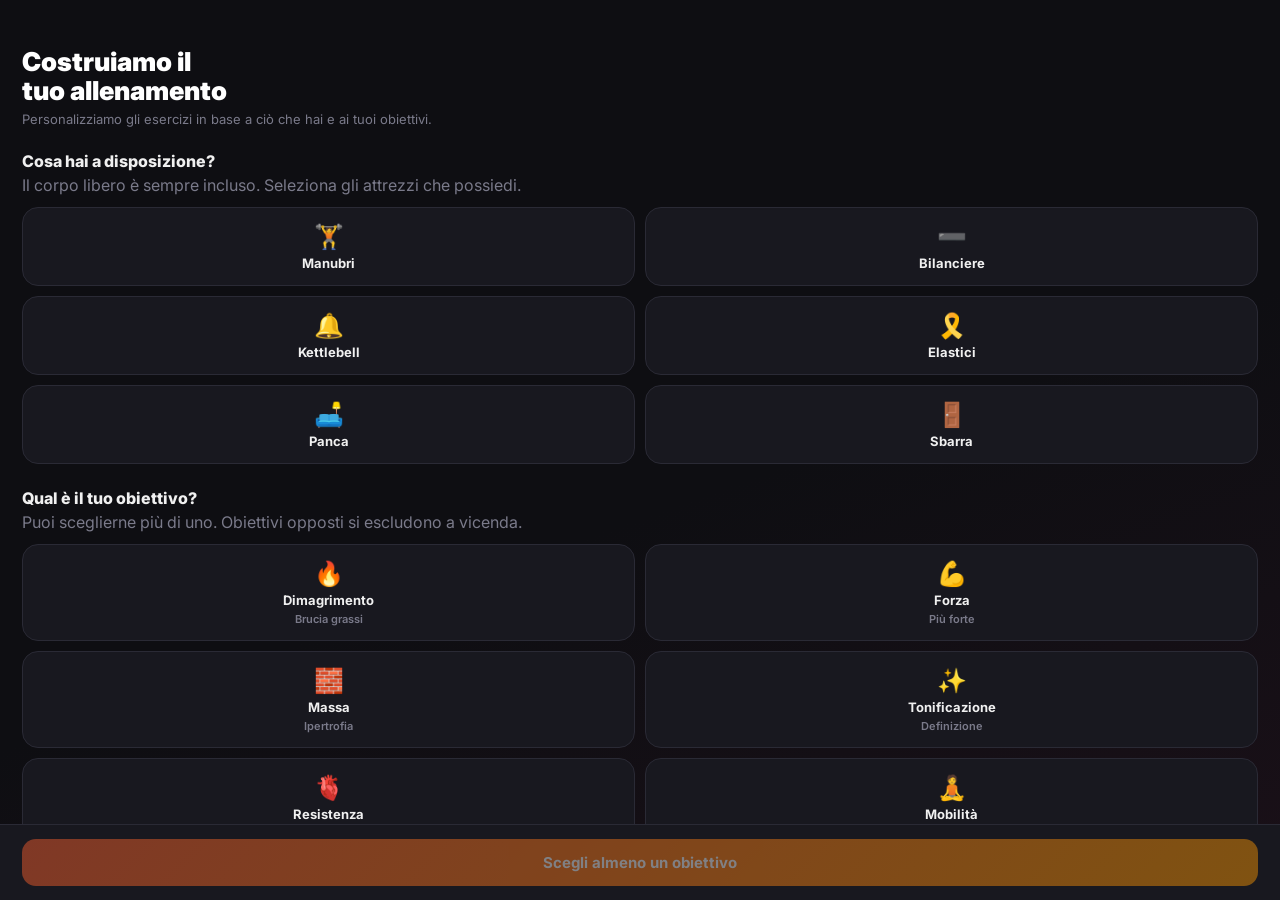
==== index.html @ 7c251713 "Refactor v2: modular app with profile-based plan generation, equipment sets, YouTube previews, templ" ====
<!DOCTYPE html>
<html lang="it">
<head>
<meta charset="UTF-8">
<meta name="viewport" content="width=device-width, initial-scale=1.0, viewport-fit=cover">
<meta name="apple-mobile-web-app-capable" content="yes">
<meta name="apple-mobile-web-app-status-bar-style" content="black-translucent">
<meta name="apple-mobile-web-app-title" content="Allenamento">
<meta name="theme-color" content="#0e0e12">
<title>Allenamento · Casa</title>
<link rel="preconnect" href="https://fonts.googleapis.com">
<link href="https://fonts.googleapis.com/css2?family=Inter:wght@400;600;700;900&display=swap" rel="stylesheet">
<link rel="stylesheet" href="css/styles.css">
</head>
<body>

<!-- ─── ONBOARDING ─────────────────────────────────────────────────────────── -->
<section id="screen-onboarding" class="screen">
  <div class="onb-header">
    <h1>Costruiamo il<br>tuo allenamento</h1>
    <p>Personalizziamo gli esercizi in base a ciò che hai e ai tuoi obiettivi.</p>
  </div>
  <div class="onb-body" id="onboardBody"></div>
  <div class="onb-footer">
    <button class="btn btn-accent" id="onboardSave" disabled>Scegli almeno un obiettivo</button>
  </div>
</section>

<!-- ─── HOME ───────────────────────────────────────────────────────────────── -->
<section id="screen-home" class="screen active">
  <div class="home-label">Il tuo allenamento</div>
  <div class="home-title">Pronto ad<br>allenarti?</div>

  <div class="profile-card">
    <div class="profile-card-hd">
      <h3>Il tuo profilo</h3>
      <button class="profile-edit" id="btnProfile">Modifica</button>
    </div>
    <div id="profileSummary"></div>
    <button class="profile-generate" id="btnGenerate">✨ Genera piano consigliato</button>
  </div>

  <div class="workout-card">
    <div class="workout-card-name" id="homeWorkoutName">Allenamento</div>
    <div class="home-sub" id="homeSub">3 giri · 5 esercizi · a casa tua</div>
    <div class="stats">
      <div class="stat"><div class="stat-val" id="statDur">30'</div><div class="stat-lbl">Durata</div></div>
      <div class="stat"><div class="stat-val" id="statRounds">3</div><div class="stat-lbl">Giri</div></div>
      <div class="stat"><div class="stat-val" id="statEx">5</div><div class="stat-lbl">Esercizi</div></div>
    </div>
    <div class="phase-item">
      <div class="phase-dot" style="background:var(--accent2)"></div>
      <div><div class="phase-name">Riscaldamento</div><div class="phase-sub" id="phWarmupSub">5 esercizi</div></div>
      <div class="phase-dur" id="phWarmupDur">5'</div>
    </div>
    <div class="phase-item">
      <div class="phase-dot" style="background:var(--accent)"></div>
      <div><div class="phase-name">Circuito principale</div><div class="phase-sub" id="phCircuitSub">3 giri × 5 esercizi</div></div>
      <div class="phase-dur" id="phCircuitDur">20'</div>
    </div>
    <div class="phase-item">
      <div class="phase-dot" style="background:var(--success)"></div>
      <div><div class="phase-name">Defaticamento</div><div class="phase-sub" id="phCooldownSub">Stretching + respiro</div></div>
      <div class="phase-dur" id="phCooldownDur">5'</div>
    </div>
  </div>

  <div class="home-actions">
    <button class="home-action" id="btnTemplates"><span class="ico">📋</span><span>Template</span></button>
    <button class="home-action" id="btnFavorites"><span class="ico">⭐</span><span>Preferiti</span></button>
    <button class="home-action" id="btnEdit"><span class="ico">✏️</span><span>Personalizza</span></button>
  </div>
  <div class="home-btns">
    <button class="start-btn" id="btnStart">Inizia allenamento →</button>
  </div>
</section>

<!-- ─── WORKOUT ────────────────────────────────────────────────────────────── -->
<section id="screen-workout" class="screen">
  <div class="w-header">
    <div class="progress-wrap"><div class="progress-fill" id="progressFill" style="width:0%"></div></div>
    <div class="w-meta">
      <div class="phase-label" id="phaseLabel">-</div>
      <div class="step-info" id="stepInfo">-</div>
    </div>
  </div>
  <div class="timer-section">
    <div class="ring-wrap">
      <svg class="ring-svg" viewBox="0 0 160 160">
        <circle class="ring-bg" cx="80" cy="80" r="70"/>
        <circle class="ring-fg" id="ringFg" cx="80" cy="80" r="70" stroke="#ff5f2e" stroke-dasharray="440" stroke-dashoffset="0"/>
      </svg>
      <div class="ring-center">
        <div class="timer-digits" id="timerDigits">00</div>
        <div class="timer-unit" id="timerUnit">SEC</div>
      </div>
    </div>
    <div class="set-dots" id="setDots"></div>
    <div class="ex-name" id="exName">-</div>
    <div class="ex-detail" id="exDetail">-</div>
    <button class="video-btn" id="videoBtn" style="display:none">▶ Guarda esempio</button>
    <div class="ex-tip" id="exTip">-</div>
  </div>
  <div class="controls">
    <button class="ctrl ctrl-stop" id="stopBtn">✕</button>
    <button class="ctrl ctrl-pause" id="pauseBtn">Pausa</button>
    <button class="ctrl ctrl-skip" id="btnSkip">Avanti →</button>
  </div>
</section>

<!-- ─── DONE ───────────────────────────────────────────────────────────────── -->
<section id="screen-done" class="screen">
  <div class="done-icon">🏆</div>
  <div class="done-title">Ottimo lavoro!</div>
  <div class="done-sub">Hai completato il tuo allenamento.<br>Il corpo ha già iniziato a rispondere.</div>
  <div class="done-stats">
    <div class="done-stat"><div class="done-stat-val" id="doneMin">30</div><div class="done-stat-lbl">Minuti</div></div>
    <div class="done-stat"><div class="done-stat-val" id="doneRounds">3</div><div class="done-stat-lbl">Giri</div></div>
    <div class="done-stat"><div class="done-stat-val" id="doneSeries">15</div><div class="done-stat-lbl">Serie</div></div>
    <div class="done-stat"><div class="done-stat-val" id="doneReps">~120</div><div class="done-stat-lbl">Ripetizioni</div></div>
  </div>
  <button class="restart-btn" id="btnDoneHome">← Torna alla home</button>
</section>

<!-- ─── EDITOR ─────────────────────────────────────────────────────────────── -->
<section id="screen-editor" class="screen">
  <div class="subscreen-header">
    <button class="back" id="edBack">←</button>
    <div class="title">Personalizza allenamento</div>
    <button class="ed-reset" id="edReset">Reset</button>
  </div>
  <div class="ed-body" id="edBody"></div>
</section>

<!-- ─── TEMPLATES ──────────────────────────────────────────────────────────── -->
<section id="screen-templates" class="screen">
  <div class="subscreen-header">
    <button class="back" id="tplBack">←</button>
    <div class="title">Template allenamenti</div>
  </div>
  <div class="subscreen-body" id="templatesBody"></div>
</section>

<!-- ─── FAVORITES ──────────────────────────────────────────────────────────── -->
<section id="screen-favorites" class="screen">
  <div class="subscreen-header">
    <button class="back" id="favBack">←</button>
    <div class="title">Preferiti</div>
  </div>
  <div class="subscreen-body">
    <div class="fav-save-card">
      <div class="fav-save-lbl">Salva l'allenamento attuale</div>
      <input class="fav-save-input" id="favName" type="text" placeholder="Nome allenamento">
      <button class="btn btn-accent" id="favSave">⭐ Salva nei preferiti</button>
    </div>
    <div class="fav-list" id="favList"></div>
  </div>
</section>

<!-- ─── STOP MODAL ─────────────────────────────────────────────────────────── -->
<div class="modal-ov" id="stopModal">
  <div class="modal-card">
    <div class="modal-title">Interrompere?</div>
    <div class="modal-sub">I progressi di questa sessione andranno persi.</div>
    <div class="modal-btns">
      <button class="modal-btn modal-cancel" id="stopCancel">Annulla</button>
      <button class="modal-btn modal-confirm" id="stopConfirm">Interrompi</button>
    </div>
  </div>
</div>

<!-- ─── LIBRARY MODAL ──────────────────────────────────────────────────────── -->
<div id="libraryModal">
  <div class="lib-hd">
    <div class="lib-top">
      <button class="lib-close" id="libClose">✕</button>
      <div class="lib-title">Aggiungi esercizio</div>
    </div>
    <div class="lib-tabs">
      <button class="lib-tab on" id="libTabBody">🤸 Corpo libero</button>
      <button class="lib-tab" id="libTabWeights">🏋️ Pesi</button>
    </div>
    <div class="filter-row" id="libGoalFilters"></div>
    <div class="filter-row" id="libEquipFilters"></div>
  </div>
  <div class="lib-list" id="libList"></div>
</div>

<!-- ─── VIDEO MODAL ────────────────────────────────────────────────────────── -->
<div id="videoModal">
  <div class="video-top">
    <div class="title" id="videoTitle">Esempio esercizio</div>
    <button class="video-close" id="videoClose">✕</button>
  </div>
  <div class="video-frame-wrap">
    <iframe id="videoFrame" allow="autoplay; encrypted-media; picture-in-picture" allowfullscreen></iframe>
  </div>
  <div class="video-fallback" id="videoFallback" style="display:none">
    <p>Nessun video disponibile per questo esercizio.</p>
    <p style="margin-top:12px"><a href="#" target="_blank" rel="noopener">Cerca su YouTube →</a></p>
  </div>
</div>

<script type="module" src="js/main.js"></script>
</body>
</html>
---- css/styles.css ----
/* ════════════════════════════════════════════════════════════════════════════
   Personal Home Workout — styles
   ════════════════════════════════════════════════════════════════════════════ */
*,*::before,*::after{box-sizing:border-box;margin:0;padding:0}
:root{
  --bg:#0e0e12;--surface:#18181f;--surface2:#1e1e28;--border:#2a2a35;
  --accent:#ff5f2e;--accent2:#ff9a00;--text:#f0f0f0;
  --muted:#7a7a8a;--success:#32d583;--rest:#4e9fff;
}
html,body{height:100%;background:var(--bg);color:var(--text);
  font-family:'Inter',system-ui,-apple-system,sans-serif;
  -webkit-tap-highlight-color:transparent;overflow:hidden;user-select:none;}
.muted{color:var(--muted)}
.screen{display:none;flex-direction:column;height:100dvh;height:100vh}
.screen.active{display:flex}

.btn{border:none;border-radius:14px;font-size:15px;font-weight:700;padding:14px;
  cursor:pointer;font-family:inherit;color:var(--text)}
.btn-accent{background:linear-gradient(135deg,var(--accent),var(--accent2));color:#fff}
.btn:disabled{opacity:.45;cursor:not-allowed}

/* ─── HOME ─────────────────────────────────────────────────────────────────── */
#screen-home{padding:max(env(safe-area-inset-top),40px) 22px calc(max(env(safe-area-inset-bottom),16px) + 16px);
  background:linear-gradient(160deg,#0e0e12 60%,#1a1018);overflow-y:auto;-webkit-overflow-scrolling:touch}
.home-label{font-size:10px;letter-spacing:3px;text-transform:uppercase;color:var(--accent);font-weight:700;margin-bottom:6px}
.home-title{font-size:30px;font-weight:900;line-height:1.05;
  background:linear-gradient(90deg,#fff 40%,#ff5f2e);-webkit-background-clip:text;-webkit-text-fill-color:transparent}

/* Profile summary */
.profile-card{background:var(--surface);border:1px solid var(--border);border-radius:16px;padding:14px;margin:16px 0}
.profile-card-hd{display:flex;align-items:center;justify-content:space-between;margin-bottom:10px}
.profile-card-hd h3{font-size:13px;font-weight:800;text-transform:uppercase;letter-spacing:1px;color:var(--muted)}
.profile-edit{background:none;border:1px solid var(--border);border-radius:8px;color:var(--muted);
  font-size:11px;font-weight:700;padding:5px 10px;cursor:pointer;font-family:inherit}
.psum-row{display:flex;flex-wrap:wrap;gap:6px;margin-bottom:6px}
.psum-row:last-child{margin-bottom:0}
.psum-chip{font-size:11px;font-weight:700;padding:4px 9px;border-radius:20px;border:1px solid var(--border)}
.psum-eq{color:var(--muted)}
.profile-generate{width:100%;margin-top:12px;background:var(--surface2);border:1px solid var(--accent);border-radius:12px;
  color:var(--accent);font-size:13px;font-weight:700;padding:11px;cursor:pointer;font-family:inherit}
.profile-generate:active{background:var(--surface)}

/* Workout card */
.workout-card{background:var(--surface);border:1px solid var(--border);border-radius:18px;padding:16px;margin-bottom:14px}
.workout-card-name{font-size:18px;font-weight:800;margin-bottom:4px}
.home-sub{font-size:12px;color:var(--muted)}
.stats{display:grid;grid-template-columns:repeat(3,1fr);gap:10px;margin:14px 0}
.stat{background:var(--surface2);border:1px solid var(--border);border-radius:14px;padding:12px 8px;text-align:center}
.stat-val{font-size:20px;font-weight:800;color:var(--accent)}
.stat-lbl{font-size:10px;color:var(--muted);margin-top:3px;text-transform:uppercase;letter-spacing:1px}
.phase-item{display:flex;align-items:center;gap:14px;background:var(--surface2);border:1px solid var(--border);border-radius:12px;padding:12px 14px;margin-bottom:8px}
.phase-item:last-child{margin-bottom:0}
.phase-dot{width:10px;height:10px;border-radius:50%;flex-shrink:0}
.phase-name{font-size:14px;font-weight:600}
.phase-sub{font-size:12px;color:var(--muted);margin-top:2px}
.phase-dur{margin-left:auto;font-size:12px;color:var(--muted)}

.home-actions{display:flex;gap:10px;margin-bottom:10px}
.home-action{flex:1;background:var(--surface);border:1px solid var(--border);border-radius:14px;
  color:var(--text);font-size:13px;font-weight:700;padding:14px 8px;cursor:pointer;font-family:inherit;
  display:flex;flex-direction:column;align-items:center;gap:6px}
.home-action .ico{font-size:20px}
.home-btns{display:flex;gap:12px;margin-top:6px}
.start-btn{flex:1;background:linear-gradient(135deg,var(--accent),var(--accent2));color:#fff;border:none;
  border-radius:18px;font-size:17px;font-weight:800;padding:18px;cursor:pointer;
  box-shadow:0 8px 32px rgba(255,95,46,.35);font-family:inherit}

/* ─── WORKOUT ──────────────────────────────────────────────────────────────── */
#screen-workout{position:relative;background:var(--bg)}
.w-header{padding:max(env(safe-area-inset-top),44px) 20px 14px;background:var(--surface);border-bottom:1px solid var(--border)}
.progress-wrap{height:4px;background:var(--border);border-radius:2px;overflow:hidden;margin-bottom:12px}
.progress-fill{height:100%;border-radius:2px;background:linear-gradient(90deg,var(--accent),var(--accent2));transition:width 1s linear}
.w-meta{display:flex;justify-content:space-between;align-items:center}
.phase-label{font-size:10px;letter-spacing:3px;text-transform:uppercase;font-weight:700}
.step-info{font-size:12px;color:var(--muted)}
.timer-section{flex:1;display:flex;flex-direction:column;align-items:center;justify-content:center;padding:6px 24px;gap:9px;overflow:hidden}
.ring-wrap{position:relative;width:170px;height:170px;flex-shrink:0}
.ring-svg{width:100%;height:100%;transform:rotate(-90deg)}
.ring-bg{fill:none;stroke:var(--border);stroke-width:8}
.ring-fg{fill:none;stroke-width:8;stroke-linecap:round;transition:stroke-dashoffset 1s linear,stroke .4s}
.ring-center{position:absolute;inset:0;display:flex;flex-direction:column;align-items:center;justify-content:center}
.timer-digits{font-size:48px;font-weight:900;line-height:1;letter-spacing:-2px}
.timer-unit{font-size:10px;color:var(--muted);letter-spacing:2px;margin-top:2px}
.set-dots{display:flex;gap:8px;min-height:14px;align-items:center}
.set-dot{width:9px;height:9px;border-radius:50%;background:var(--border);transition:background .3s}
.ex-name{font-size:21px;font-weight:800;text-align:center;line-height:1.2}
.ex-detail{font-size:18px;color:var(--text);text-align:center;font-weight:800;letter-spacing:.3px}
.ex-tip{background:var(--surface);border:1px solid var(--border);border-radius:12px;padding:10px 16px;font-size:13px;color:#d0d0d0;text-align:center;line-height:1.5;width:100%}
.video-btn{background:var(--surface);border:1px solid var(--rest);color:var(--rest);border-radius:12px;
  font-size:13px;font-weight:700;padding:9px 18px;cursor:pointer;font-family:inherit;display:flex;align-items:center;gap:8px}
.controls{display:flex;gap:12px;padding:14px 20px calc(14px + env(safe-area-inset-bottom,0px));background:var(--surface);border-top:1px solid var(--border)}
.ctrl{flex:1;border:none;border-radius:14px;font-size:15px;font-weight:700;padding:15px;cursor:pointer;font-family:inherit;color:var(--text)}
.ctrl-stop{background:transparent;border:1px solid var(--border)!important;color:var(--text);flex:0 0 58px;font-size:20px}
.ctrl-pause{background:var(--border);color:var(--text)}
.ctrl-skip{background:linear-gradient(135deg,var(--accent),var(--accent2));color:#fff}

/* ─── DONE ─────────────────────────────────────────────────────────────────── */
#screen-done{align-items:center;justify-content:center;padding:40px 24px;gap:18px;background:radial-gradient(ellipse at 50% 30%,#1a1018,#0e0e12)}
.done-icon{font-size:72px}
.done-title{font-size:32px;font-weight:900;text-align:center;background:linear-gradient(90deg,#fff 30%,var(--success));-webkit-background-clip:text;-webkit-text-fill-color:transparent}
.done-sub{font-size:14px;color:var(--muted);text-align:center;line-height:1.6}
.done-stats{display:grid;grid-template-columns:1fr 1fr;gap:12px;width:100%}
.done-stat{background:var(--surface);border:1px solid var(--border);border-radius:14px;padding:18px;text-align:center}
.done-stat-val{font-size:28px;font-weight:900;color:var(--success)}
.done-stat-lbl{font-size:11px;color:var(--muted);margin-top:4px;text-transform:uppercase;letter-spacing:1px}
.restart-btn{background:linear-gradient(135deg,var(--accent),var(--accent2));color:#fff;border:none;border-radius:18px;font-size:16px;font-weight:800;padding:18px;width:100%;cursor:pointer;font-family:inherit}

/* ─── MODALS ───────────────────────────────────────────────────────────────── */
.modal-ov{position:fixed;inset:0;background:rgba(0,0,0,.75);z-index:500;display:none;align-items:center;justify-content:center;padding:24px}
.modal-ov.open{display:flex}
.modal-card{background:var(--surface);border:1px solid var(--border);border-radius:22px;padding:28px 24px;width:100%;max-width:320px}
.modal-title{font-size:19px;font-weight:800;text-align:center;margin-bottom:8px}
.modal-sub{font-size:14px;color:var(--muted);text-align:center;line-height:1.5;margin-bottom:24px}
.modal-btns{display:flex;gap:12px}
.modal-btn{flex:1;padding:15px;border-radius:14px;font-size:15px;font-weight:700;font-family:inherit;cursor:pointer;border:none;color:var(--text)}
.modal-cancel{background:transparent;border:1px solid var(--border)!important;color:var(--text)}
.modal-confirm{background:var(--accent);color:#fff}

/* ─── ONBOARDING ───────────────────────────────────────────────────────────── */
#screen-onboarding{background:linear-gradient(160deg,#0e0e12 55%,#1a1018);overflow:hidden}
.onb-header{padding:max(env(safe-area-inset-top),48px) 22px 8px;flex-shrink:0}
.onb-header h1{font-size:26px;font-weight:900;line-height:1.1;
  background:linear-gradient(90deg,#fff 40%,#ff5f2e);-webkit-background-clip:text;-webkit-text-fill-color:transparent}
.onb-header p{font-size:13px;color:var(--muted);margin-top:6px}
.onb-body{flex:1;overflow-y:auto;-webkit-overflow-scrolling:touch;padding:16px 22px}
.onb-block{margin-bottom:24px}
.onb-block h3{font-size:16px;font-weight:800;margin-bottom:4px}
.chip-grid{display:grid;grid-template-columns:1fr 1fr;gap:10px;margin-top:12px}
.chip-big{background:var(--surface);border:1px solid var(--border);border-radius:16px;padding:14px 10px;
  cursor:pointer;font-family:inherit;color:var(--text);display:flex;flex-direction:column;align-items:center;gap:4px;text-align:center;transition:border-color .15s,box-shadow .15s}
.chip-big .chip-ico{font-size:24px}
.chip-big span{font-size:13px;font-weight:700}
.chip-big small{font-size:11px;color:var(--muted);font-weight:600}
.chip-big.on{background:var(--surface2)}
.chip-big.disabled{opacity:.35;cursor:not-allowed}
.onb-footer{padding:14px 22px calc(14px + env(safe-area-inset-bottom,0px));border-top:1px solid var(--border);background:var(--surface);flex-shrink:0}
.onb-footer .btn{width:100%}

/* ─── TEMPLATES GALLERY ────────────────────────────────────────────────────── */
.subscreen-header{display:flex;align-items:center;gap:10px;background:var(--surface);border-bottom:1px solid var(--border);
  padding:max(env(safe-area-inset-top),48px) 16px 14px;flex-shrink:0}
.subscreen-header .back{background:none;border:none;color:var(--text);font-size:24px;cursor:pointer;font-family:inherit;line-height:1;padding:4px 6px}
.subscreen-header .title{flex:1;font-size:16px;font-weight:800}
.subscreen-body{flex:1;overflow-y:auto;-webkit-overflow-scrolling:touch;padding:16px}
.tpl-section{font-size:14px;font-weight:800;margin:18px 4px 10px}
.tpl-section:first-child{margin-top:0}
.tpl-grid{display:flex;flex-direction:column;gap:12px}
.tpl-grid-locked{opacity:.55}
.tpl-card{background:var(--surface);border:1px solid var(--border);border-radius:16px;padding:16px;position:relative}
.tpl-reco{border-color:var(--accent)}
.tpl-flag{position:absolute;top:-9px;left:14px;background:var(--accent);color:#fff;font-size:10px;font-weight:800;
  text-transform:uppercase;letter-spacing:.5px;padding:3px 10px;border-radius:10px}
.tpl-head{display:flex;align-items:flex-start;justify-content:space-between;gap:8px;margin-bottom:6px}
.tpl-head h3{font-size:16px;font-weight:800}
.tpl-zone{font-size:11px;color:var(--muted);white-space:nowrap}
.tpl-desc{font-size:13px;color:var(--muted);line-height:1.5;margin-bottom:10px}
.tpl-badges{display:flex;flex-wrap:wrap;gap:6px;margin-bottom:10px}
.tpl-badge{font-size:10px;font-weight:700;padding:3px 8px;border-radius:10px;border:1px solid}
.tpl-meta{display:flex;flex-wrap:wrap;gap:12px;font-size:11px;color:var(--muted);margin-bottom:14px}
.tpl-use{width:100%}

/* ─── FAVORITES ────────────────────────────────────────────────────────────── */
.fav-save-card{background:var(--surface);border:1px solid var(--border);border-radius:16px;padding:16px;margin-bottom:18px}
.fav-save-lbl{font-size:13px;font-weight:800;text-transform:uppercase;letter-spacing:1px;color:var(--muted);margin-bottom:10px}
.fav-save-input{width:100%;background:var(--surface2);border:1px solid var(--border);border-radius:12px;color:var(--text);
  font-size:15px;font-weight:600;font-family:inherit;padding:12px 14px;outline:none;-webkit-appearance:none;margin-bottom:10px}
.fav-save-card .btn{width:100%}
.fav-list{display:flex;flex-direction:column;gap:10px}
.fav-card{display:flex;align-items:center;gap:10px;background:var(--surface);border:1px solid var(--border);border-radius:14px;padding:14px}
.fav-info{flex:1;min-width:0}
.fav-name{font-size:15px;font-weight:800;white-space:nowrap;overflow:hidden;text-overflow:ellipsis}
.fav-meta{font-size:12px;color:var(--muted);margin-top:3px}
.fav-use{background:linear-gradient(135deg,var(--accent),var(--accent2));border:none;color:#fff;border-radius:10px;
  font-size:13px;font-weight:700;padding:10px 16px;cursor:pointer;font-family:inherit;flex-shrink:0}
.fav-del{background:none;border:1px solid var(--border);border-radius:10px;color:var(--muted);font-size:16px;
  padding:8px 11px;cursor:pointer;font-family:inherit;flex-shrink:0}

/* ─── LIBRARY MODAL ────────────────────────────────────────────────────────── */
#libraryModal{position:fixed;inset:0;background:rgba(0,0,0,.85);z-index:600;display:none;flex-direction:column}
#libraryModal.open{display:flex}
.lib-hd{background:var(--surface);border-bottom:1px solid var(--border);padding:max(env(safe-area-inset-top),48px) 16px 0;flex-shrink:0}
.lib-top{display:flex;align-items:center;gap:12px;margin-bottom:12px}
.lib-close{background:none;border:none;color:var(--text);font-size:24px;cursor:pointer;font-family:inherit;line-height:1}
.lib-title{font-size:16px;font-weight:800;flex:1}
.lib-tabs{display:flex;gap:8px;margin-bottom:12px}
.lib-tab{flex:1;background:var(--surface2);border:1px solid var(--border);border-radius:12px;color:var(--muted);
  font-size:13px;font-weight:700;padding:10px;cursor:pointer;font-family:inherit}
.lib-tab.on{background:var(--accent);border-color:var(--accent);color:#fff}
.filter-row{display:flex;gap:8px;overflow-x:auto;padding:0 0 12px;flex-shrink:0;-webkit-overflow-scrolling:touch;scrollbar-width:none}
.filter-row::-webkit-scrollbar{display:none}
.filter-chip{background:var(--surface2);border:1px solid var(--border);border-radius:20px;color:var(--muted);
  font-size:12px;font-weight:700;padding:6px 13px;cursor:pointer;white-space:nowrap;font-family:inherit}
.filter-chip.on{background:var(--rest);border-color:var(--rest);color:#fff}
.lib-list{flex:1;overflow-y:auto;-webkit-overflow-scrolling:touch;padding:12px 14px}
.lib-card{display:flex;align-items:center;gap:12px;background:var(--surface);border:1px solid var(--border);border-radius:12px;padding:10px;margin-bottom:8px}
.lib-card.lib-locked{opacity:.7}
.lib-info{flex:1;min-width:0}
.lib-name{font-size:14px;font-weight:700}
.lib-detail{font-size:12px;color:var(--muted);margin-top:2px}
.lib-tags{display:flex;flex-wrap:wrap;gap:5px;margin-top:5px}
.lib-tag{font-size:10px;font-weight:700;color:var(--muted);background:var(--surface2);border:1px solid var(--border);border-radius:8px;padding:2px 7px}
.lib-missing{font-size:11px;color:var(--accent2);margin-top:5px;font-weight:600}
.lib-add{background:var(--accent);border:none;color:#fff;border-radius:10px;width:36px;height:36px;flex-shrink:0;
  font-size:20px;font-weight:700;cursor:pointer;font-family:inherit;line-height:1}
.lib-add.added{background:var(--success)}

/* ─── YOUTUBE THUMBNAIL + PLAYER ───────────────────────────────────────────── */
.vthumb{position:relative;width:64px;height:48px;border-radius:8px;overflow:hidden;border:none;padding:0;cursor:pointer;
  background:#000;flex-shrink:0;display:flex;align-items:center;justify-content:center}
.vthumb-sm{width:56px;height:42px}
.vthumb img{width:100%;height:100%;object-fit:cover}
.vthumb-noimg{background:linear-gradient(135deg,#2a2a35,#1a1a22)}
.vthumb-play{position:absolute;color:#fff;font-size:16px;text-shadow:0 1px 4px rgba(0,0,0,.8);pointer-events:none}
#videoModal{position:fixed;inset:0;background:rgba(0,0,0,.9);z-index:700;display:none;flex-direction:column;justify-content:center;padding:16px}
#videoModal.open{display:flex}
.video-top{display:flex;align-items:center;gap:12px;margin-bottom:12px}
.video-top .title{flex:1;font-size:15px;font-weight:800}
.video-close{background:none;border:none;color:#fff;font-size:26px;cursor:pointer;font-family:inherit;line-height:1}
.video-frame-wrap{position:relative;width:100%;padding-top:56.25%;background:#000;border-radius:14px;overflow:hidden}
.video-frame-wrap iframe{position:absolute;inset:0;width:100%;height:100%;border:0}
.video-fallback{padding:40px 20px;text-align:center}
.video-fallback a{color:var(--rest);font-weight:700}

/* ─── EDITOR ───────────────────────────────────────────────────────────────── */
#screen-editor{background:var(--bg);overflow:hidden}
.ed-body{flex:1;overflow-y:auto;-webkit-overflow-scrolling:touch;padding:14px}
.ed-reset{background:none;border:1px solid var(--border);border-radius:10px;color:var(--muted);font-size:11px;font-weight:700;padding:6px 10px;cursor:pointer;font-family:inherit;white-space:nowrap}
.ed-section{margin-bottom:10px;background:var(--surface);border:1px solid var(--border);border-radius:16px;overflow:hidden}
.ed-sec-hd{display:flex;align-items:center;gap:10px;padding:14px 16px;cursor:pointer}
.ed-sec-dot{width:10px;height:10px;border-radius:50%;flex-shrink:0}
.ed-sec-title{font-size:14px;font-weight:800;flex:1}
.ed-sec-count{font-size:12px;color:var(--muted);font-weight:700;background:var(--surface2);border-radius:10px;padding:2px 9px}
.ed-sec-caret{font-size:11px;color:var(--muted);transition:transform .25s}
.ed-sec-caret.open{transform:rotate(180deg)}
.ed-sec-body{display:none;padding:0 12px 12px}
.ed-sec-body.open{display:block}
.ed-globals{display:grid;grid-template-columns:1fr 1fr;gap:10px;margin-top:10px}
.ed-global{background:var(--surface2);border:1px solid var(--border);border-radius:12px;padding:12px;text-align:center}
.ed-global-lbl{font-size:10px;color:var(--muted);text-transform:uppercase;letter-spacing:1px;margin-bottom:6px}
.ed-global-inp{width:100%;background:none;border:none;color:var(--text);font-size:24px;font-weight:800;font-family:inherit;text-align:center;outline:none;-webkit-appearance:none}
.ed-global-unit{font-size:10px;color:var(--muted);margin-top:2px}
.ed-list{display:flex;flex-direction:column;gap:8px;margin-bottom:10px}
.ed-item{background:var(--surface2);border:1px solid var(--border);border-radius:12px;overflow:hidden;transition:opacity .15s;position:relative}
.ed-item-row{display:flex;align-items:center;gap:8px;padding:10px 10px 10px 4px}
.drag-h{font-size:20px;color:var(--muted);padding:4px 4px;cursor:grab;flex-shrink:0;touch-action:none;line-height:1}
.ed-item-info{flex:1;min-width:0}
.ed-item-name{font-size:14px;font-weight:700;white-space:nowrap;overflow:hidden;text-overflow:ellipsis}
.ed-item-meta{font-size:11px;color:var(--muted);margin-top:2px}
.ed-item-edit{background:none;border:none;color:var(--muted);font-size:15px;cursor:pointer;padding:6px;line-height:1}
.ed-item-del{background:none;border:none;color:#e04040;font-size:19px;cursor:pointer;padding:6px 8px;line-height:1;font-weight:700}
.ed-form{border-top:1px solid var(--border);padding:12px;display:none}
.ed-form.open{display:block}
.ed-frow{display:flex;gap:8px;align-items:center;margin-bottom:10px}
.ed-frow:last-child{margin-bottom:0}
.ed-flbl{font-size:11px;color:var(--muted);width:46px;flex-shrink:0;text-transform:uppercase;letter-spacing:.5px}
.ed-finp{flex:1;background:var(--surface);border:1px solid var(--border);border-radius:8px;color:var(--text);font-size:14px;font-weight:600;font-family:inherit;padding:8px 10px;outline:none;-webkit-appearance:none}
.ed-finp-sm{width:56px;flex:0 0 56px;text-align:center}
.ed-add{width:100%;background:none;border:1px dashed var(--border);border-radius:12px;color:var(--muted);font-size:14px;font-weight:600;padding:13px;cursor:pointer;font-family:inherit;display:flex;align-items:center;justify-content:center;gap:8px}
.ed-add:active{background:var(--surface2)}

input[type=number]{-webkit-appearance:none;-moz-appearance:textfield}
input[type=number]::-webkit-inner-spin-button,input[type=number]::-webkit-outer-spin-button{-webkit-appearance:none}
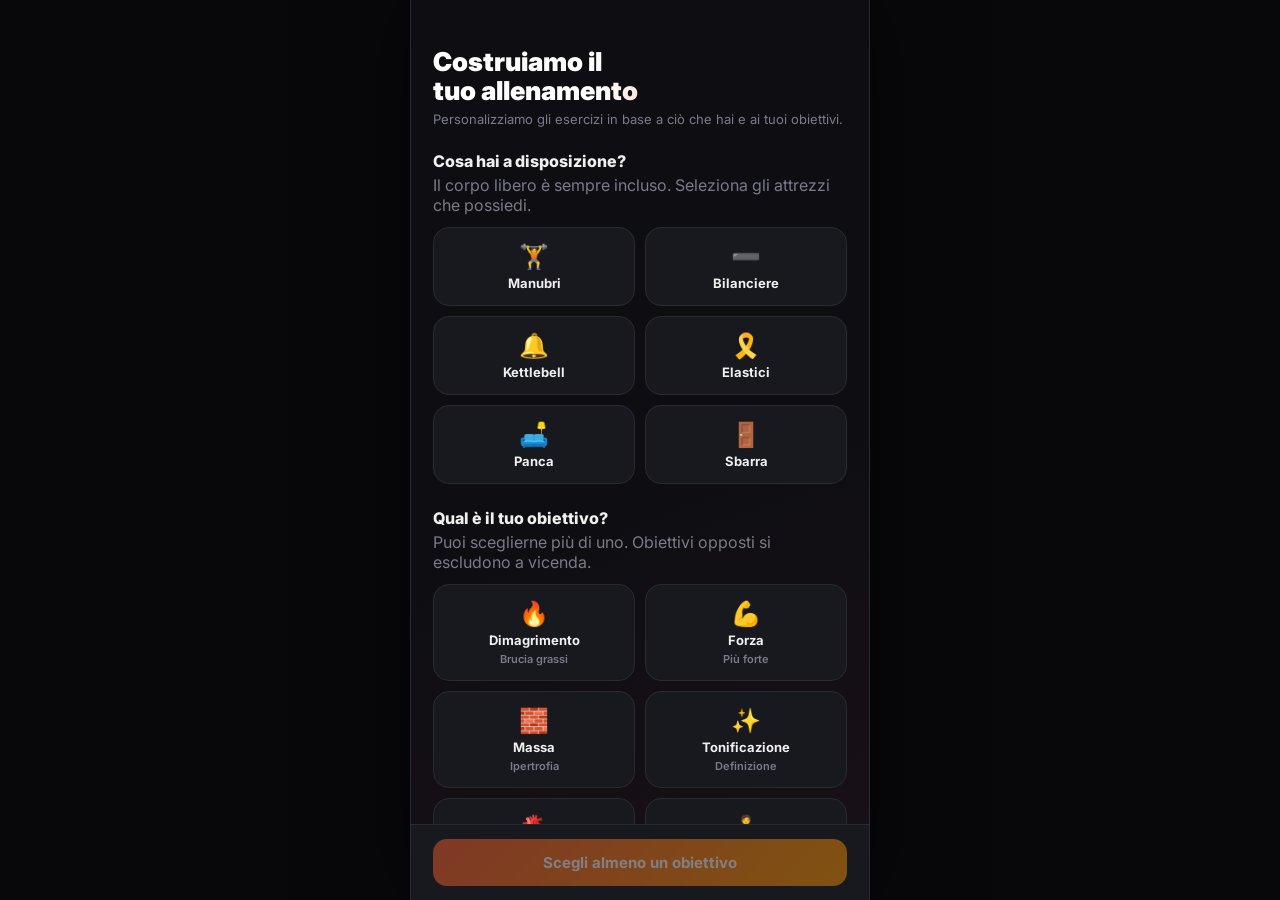
==== commit 12e553d2: "feat: stage allenamento espandibili sulla home" ====
--- a/index.html
+++ b/index.html
@@ -48,21 +48,7 @@
       <div class="stat"><div class="stat-val" id="statRounds">3</div><div class="stat-lbl">Giri</div></div>
       <div class="stat"><div class="stat-val" id="statEx">5</div><div class="stat-lbl">Esercizi</div></div>
     </div>
-    <div class="phase-item">
-      <div class="phase-dot" style="background:var(--accent2)"></div>
-      <div><div class="phase-name">Riscaldamento</div><div class="phase-sub" id="phWarmupSub">5 esercizi</div></div>
-      <div class="phase-dur" id="phWarmupDur">5'</div>
-    </div>
-    <div class="phase-item">
-      <div class="phase-dot" style="background:var(--accent)"></div>
-      <div><div class="phase-name">Circuito principale</div><div class="phase-sub" id="phCircuitSub">3 giri × 5 esercizi</div></div>
-      <div class="phase-dur" id="phCircuitDur">20'</div>
-    </div>
-    <div class="phase-item">
-      <div class="phase-dot" style="background:var(--success)"></div>
-      <div><div class="phase-name">Defaticamento</div><div class="phase-sub" id="phCooldownSub">Stretching + respiro</div></div>
-      <div class="phase-dur" id="phCooldownDur">5'</div>
-    </div>
+    <div class="home-phases" id="homePhases"></div>
   </div>
 
   <div class="home-actions">
--- a/css/styles.css
+++ b/css/styles.css
@@ -11,7 +11,7 @@
   font-family:'Inter',system-ui,-apple-system,sans-serif;
   -webkit-tap-highlight-color:transparent;overflow:hidden;user-select:none;}
 .muted{color:var(--muted)}
-.screen{display:none;flex-direction:column;height:100dvh;height:100vh}
+.screen{display:none;flex-direction:column;height:100vh;height:100dvh}
 .screen.active{display:flex}
 
 .btn{border:none;border-radius:14px;font-size:15px;font-weight:700;padding:14px;
@@ -55,6 +55,21 @@
 .phase-sub{font-size:12px;color:var(--muted);margin-top:2px}
 .phase-dur{margin-left:auto;font-size:12px;color:var(--muted)}
 
+/* Expandable workout stages on the home card */
+.home-phases{display:flex;flex-direction:column;gap:8px}
+.phase{background:var(--surface2);border:1px solid var(--border);border-radius:12px;overflow:hidden}
+.phase .phase-item{width:100%;background:none;border:none;margin:0;border-radius:0;cursor:pointer;
+  color:var(--text);font-family:inherit;text-align:left}
+.phase-text{flex:1;min-width:0}
+.phase-caret{flex-shrink:0;color:var(--muted);font-size:12px;transition:transform .25s}
+.phase.open .phase-caret{transform:rotate(180deg)}
+.phase-detail{display:none;flex-direction:column;gap:8px;padding:2px 16px 14px 38px}
+.phase.open .phase-detail{display:flex}
+.phase-rounds{font-size:11px;color:var(--accent2);font-weight:700;margin-bottom:2px}
+.phase-ex{display:flex;align-items:baseline;gap:10px}
+.phase-ex-name{flex:1;min-width:0;font-size:13px;font-weight:600}
+.phase-ex-meta{flex-shrink:0;font-size:11px;font-weight:600;color:var(--muted);white-space:nowrap}
+
 .home-actions{display:flex;gap:10px;margin-bottom:10px}
 .home-action{flex:1;background:var(--surface);border:1px solid var(--border);border-radius:14px;
   color:var(--text);font-size:13px;font-weight:700;padding:14px 8px;cursor:pointer;font-family:inherit;
@@ -73,7 +88,7 @@
 .w-meta{display:flex;justify-content:space-between;align-items:center}
 .phase-label{font-size:10px;letter-spacing:3px;text-transform:uppercase;font-weight:700}
 .step-info{font-size:12px;color:var(--muted)}
-.timer-section{flex:1;display:flex;flex-direction:column;align-items:center;justify-content:center;padding:6px 24px;gap:9px;overflow:hidden}
+.timer-section{flex:1;display:flex;flex-direction:column;align-items:center;justify-content:center;padding:6px 24px;gap:9px;overflow-y:auto;-webkit-overflow-scrolling:touch}
 .ring-wrap{position:relative;width:170px;height:170px;flex-shrink:0}
 .ring-svg{width:100%;height:100%;transform:rotate(-90deg)}
 .ring-bg{fill:none;stroke:var(--border);stroke-width:8}
@@ -211,12 +226,12 @@
 .vthumb img{width:100%;height:100%;object-fit:cover}
 .vthumb-noimg{background:linear-gradient(135deg,#2a2a35,#1a1a22)}
 .vthumb-play{position:absolute;color:#fff;font-size:16px;text-shadow:0 1px 4px rgba(0,0,0,.8);pointer-events:none}
-#videoModal{position:fixed;inset:0;background:rgba(0,0,0,.9);z-index:700;display:none;flex-direction:column;justify-content:center;padding:16px}
+#videoModal{position:fixed;inset:0;background:rgba(0,0,0,.9);z-index:700;display:none;flex-direction:column;justify-content:center;align-items:center;padding:16px;overflow:auto}
 #videoModal.open{display:flex}
-.video-top{display:flex;align-items:center;gap:12px;margin-bottom:12px}
+.video-top{display:flex;align-items:center;gap:12px;margin:0 auto 12px;width:100%;max-width:900px}
 .video-top .title{flex:1;font-size:15px;font-weight:800}
-.video-close{background:none;border:none;color:#fff;font-size:26px;cursor:pointer;font-family:inherit;line-height:1}
-.video-frame-wrap{position:relative;width:100%;padding-top:56.25%;background:#000;border-radius:14px;overflow:hidden}
+.video-close{flex:none;background:rgba(255,255,255,.12);border:none;color:#fff;font-size:22px;cursor:pointer;font-family:inherit;line-height:1;width:40px;height:40px;border-radius:50%;display:flex;align-items:center;justify-content:center}
+.video-frame-wrap{position:relative;width:100%;max-width:900px;aspect-ratio:16/9;max-height:75vh;margin:0 auto;background:#000;border-radius:14px;overflow:hidden}
 .video-frame-wrap iframe{position:absolute;inset:0;width:100%;height:100%;border:0}
 .video-fallback{padding:40px 20px;text-align:center}
 .video-fallback a{color:var(--rest);font-weight:700}
@@ -260,3 +275,24 @@
 
 input[type=number]{-webkit-appearance:none;-moz-appearance:textfield}
 input[type=number]::-webkit-inner-spin-button,input[type=number]::-webkit-outer-spin-button{-webkit-appearance:none}
+
+/* ─── RESPONSIVE · tablet & desktop ────────────────────────────────────────── */
+/* The UI is designed as a phone-first app. On wider screens we center it in a
+   fixed-width "app frame" instead of stretching everything edge-to-edge. Every
+   screen is a flex column pinned to the dynamic viewport height (100dvh), so
+   sticky headers/footers always stay on screen at any size. */
+@media (min-width:600px){
+  body{background:#08080b}
+  .screen{max-width:460px;margin-inline:auto;border-inline:1px solid var(--border);
+    box-shadow:0 0 80px rgba(0,0,0,.6)}
+  /* Full-screen modals: keep the dark overlay edge-to-edge but center content. */
+  #libraryModal{align-items:center}
+  #libraryModal .lib-hd,#libraryModal .lib-list{width:100%;max-width:520px}
+  .modal-card{max-width:360px}
+}
+/* Tall, narrow phones: make sure tap targets never get crushed. */
+@media (max-height:560px){
+  .ring-wrap{width:128px;height:128px}
+  .timer-digits{font-size:38px}
+  .onb-header h1{font-size:22px}
+}
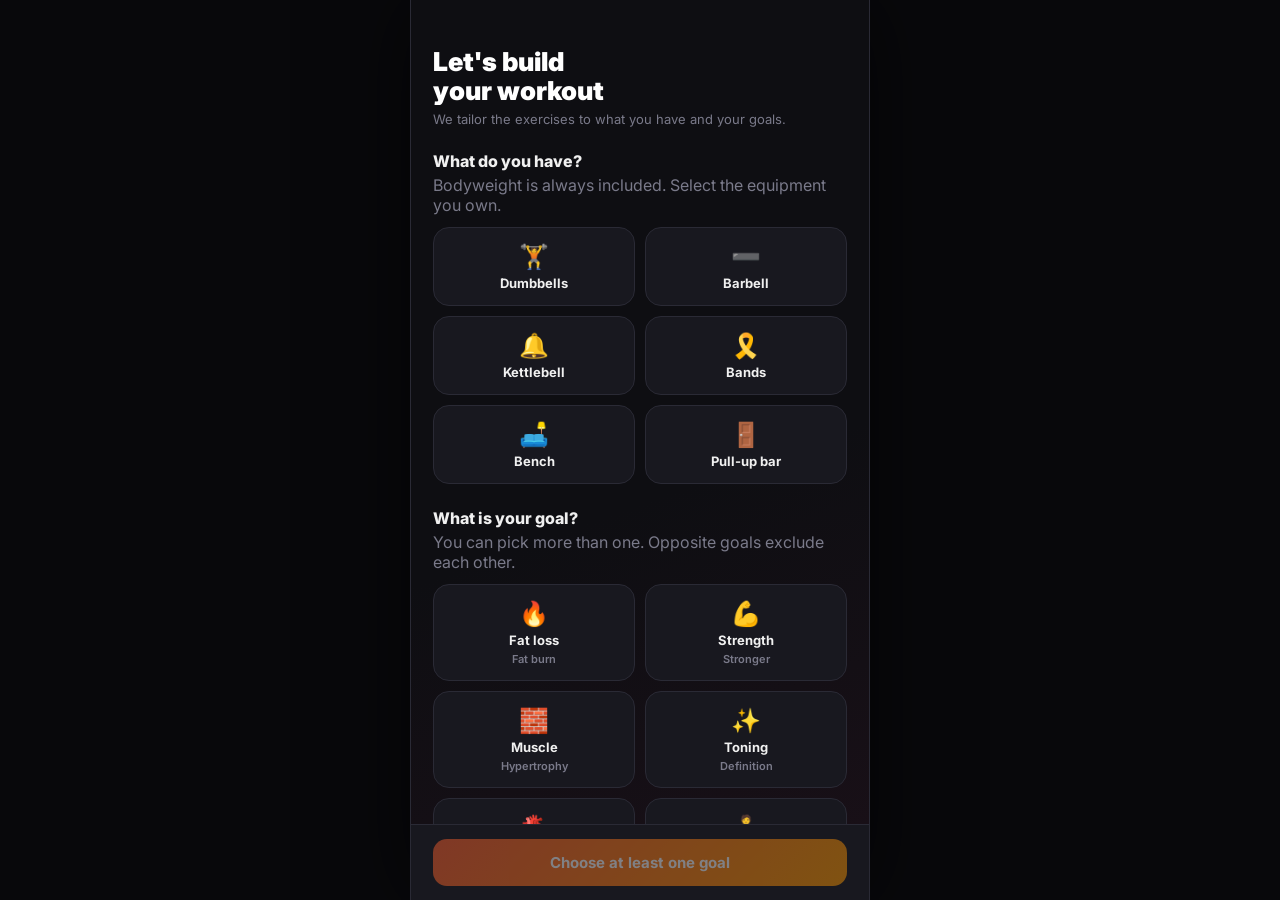
==== commit 7948ea04: "add multilanguage IT/EN, tutorial for new users" ====
--- a/index.html
+++ b/index.html
@@ -17,47 +17,54 @@
 <!-- ─── ONBOARDING ─────────────────────────────────────────────────────────── -->
 <section id="screen-onboarding" class="screen">
   <div class="onb-header">
-    <h1>Costruiamo il<br>tuo allenamento</h1>
-    <p>Personalizziamo gli esercizi in base a ciò che hai e ai tuoi obiettivi.</p>
+    <h1 data-i18n-html="onb.title">Costruiamo il<br>tuo allenamento</h1>
+    <p data-i18n="onb.subtitle">Personalizziamo gli esercizi in base a ciò che hai e ai tuoi obiettivi.</p>
   </div>
   <div class="onb-body" id="onboardBody"></div>
   <div class="onb-footer">
-    <button class="btn btn-accent" id="onboardSave" disabled>Scegli almeno un obiettivo</button>
+    <button class="btn btn-accent" id="onboardSave" data-i18n="onb.chooseGoal" disabled>Scegli almeno un obiettivo</button>
   </div>
 </section>
 
 <!-- ─── HOME ───────────────────────────────────────────────────────────────── -->
 <section id="screen-home" class="screen active">
-  <div class="home-label">Il tuo allenamento</div>
-  <div class="home-title">Pronto ad<br>allenarti?</div>
+  <div class="home-topbar">
+    <div class="lang-toggle" id="langToggle" role="group" data-i18n-aria="lang.switch">
+      <button class="lang-opt" data-lang="it" type="button">IT</button>
+      <button class="lang-opt" data-lang="en" type="button">EN</button>
+    </div>
+    <button class="help-btn" id="btnHelp" type="button" data-i18n-aria="help.open" data-i18n-title="help.open">?</button>
+  </div>
+  <div class="home-label" data-i18n="home.label">Il tuo allenamento</div>
+  <div class="home-title" data-i18n-html="home.title">Pronto ad<br>allenarti?</div>
 
   <div class="profile-card">
     <div class="profile-card-hd">
-      <h3>Il tuo profilo</h3>
-      <button class="profile-edit" id="btnProfile">Modifica</button>
+      <h3 data-i18n="home.profileTitle">Il tuo profilo</h3>
+      <button class="profile-edit" id="btnProfile" data-i18n="common.edit">Modifica</button>
     </div>
     <div id="profileSummary"></div>
-    <button class="profile-generate" id="btnGenerate">✨ Genera piano consigliato</button>
+    <button class="profile-generate" id="btnGenerate" data-i18n="home.generate">✨ Genera piano consigliato</button>
   </div>
 
   <div class="workout-card">
     <div class="workout-card-name" id="homeWorkoutName">Allenamento</div>
     <div class="home-sub" id="homeSub">3 giri · 5 esercizi · a casa tua</div>
     <div class="stats">
-      <div class="stat"><div class="stat-val" id="statDur">30'</div><div class="stat-lbl">Durata</div></div>
-      <div class="stat"><div class="stat-val" id="statRounds">3</div><div class="stat-lbl">Giri</div></div>
-      <div class="stat"><div class="stat-val" id="statEx">5</div><div class="stat-lbl">Esercizi</div></div>
+      <div class="stat"><div class="stat-val" id="statDur">30'</div><div class="stat-lbl" data-i18n="home.stat.duration">Durata</div></div>
+      <div class="stat"><div class="stat-val" id="statRounds">3</div><div class="stat-lbl" data-i18n="home.stat.rounds">Giri</div></div>
+      <div class="stat"><div class="stat-val" id="statEx">5</div><div class="stat-lbl" data-i18n="home.stat.exercises">Esercizi</div></div>
     </div>
     <div class="home-phases" id="homePhases"></div>
   </div>
 
   <div class="home-actions">
-    <button class="home-action" id="btnTemplates"><span class="ico">📋</span><span>Template</span></button>
-    <button class="home-action" id="btnFavorites"><span class="ico">⭐</span><span>Preferiti</span></button>
-    <button class="home-action" id="btnEdit"><span class="ico">✏️</span><span>Personalizza</span></button>
+    <button class="home-action" id="btnTemplates"><span class="ico">📋</span><span data-i18n="home.templates">Template</span></button>
+    <button class="home-action" id="btnFavorites"><span class="ico">⭐</span><span data-i18n="home.favorites">Preferiti</span></button>
+    <button class="home-action" id="btnEdit"><span class="ico">✏️</span><span data-i18n="home.customize">Personalizza</span></button>
   </div>
   <div class="home-btns">
-    <button class="start-btn" id="btnStart">Inizia allenamento →</button>
+    <button class="start-btn" id="btnStart" data-i18n="home.start">Inizia allenamento →</button>
   </div>
 </section>
 
@@ -84,36 +91,36 @@
     <div class="set-dots" id="setDots"></div>
     <div class="ex-name" id="exName">-</div>
     <div class="ex-detail" id="exDetail">-</div>
-    <button class="video-btn" id="videoBtn" style="display:none">▶ Guarda esempio</button>
+    <button class="video-btn" id="videoBtn" data-i18n="wk.watchExample" style="display:none">▶ Guarda esempio</button>
     <div class="ex-tip" id="exTip">-</div>
   </div>
   <div class="controls">
     <button class="ctrl ctrl-stop" id="stopBtn">✕</button>
-    <button class="ctrl ctrl-pause" id="pauseBtn">Pausa</button>
-    <button class="ctrl ctrl-skip" id="btnSkip">Avanti →</button>
+    <button class="ctrl ctrl-pause" id="pauseBtn" data-i18n="wk.pause">Pausa</button>
+    <button class="ctrl ctrl-skip" id="btnSkip" data-i18n="wk.next">Avanti →</button>
   </div>
 </section>
 
 <!-- ─── DONE ───────────────────────────────────────────────────────────────── -->
 <section id="screen-done" class="screen">
   <div class="done-icon">🏆</div>
-  <div class="done-title">Ottimo lavoro!</div>
-  <div class="done-sub">Hai completato il tuo allenamento.<br>Il corpo ha già iniziato a rispondere.</div>
+  <div class="done-title" data-i18n="done.title">Ottimo lavoro!</div>
+  <div class="done-sub" data-i18n-html="done.subtitle">Hai completato il tuo allenamento.<br>Il corpo ha già iniziato a rispondere.</div>
   <div class="done-stats">
-    <div class="done-stat"><div class="done-stat-val" id="doneMin">30</div><div class="done-stat-lbl">Minuti</div></div>
-    <div class="done-stat"><div class="done-stat-val" id="doneRounds">3</div><div class="done-stat-lbl">Giri</div></div>
-    <div class="done-stat"><div class="done-stat-val" id="doneSeries">15</div><div class="done-stat-lbl">Serie</div></div>
-    <div class="done-stat"><div class="done-stat-val" id="doneReps">~120</div><div class="done-stat-lbl">Ripetizioni</div></div>
+    <div class="done-stat"><div class="done-stat-val" id="doneMin">30</div><div class="done-stat-lbl" data-i18n="done.minutes">Minuti</div></div>
+    <div class="done-stat"><div class="done-stat-val" id="doneRounds">3</div><div class="done-stat-lbl" data-i18n="done.rounds">Giri</div></div>
+    <div class="done-stat"><div class="done-stat-val" id="doneSeries">15</div><div class="done-stat-lbl" data-i18n="done.series">Serie</div></div>
+    <div class="done-stat"><div class="done-stat-val" id="doneReps">~120</div><div class="done-stat-lbl" data-i18n="done.reps">Ripetizioni</div></div>
   </div>
-  <button class="restart-btn" id="btnDoneHome">← Torna alla home</button>
+  <button class="restart-btn" id="btnDoneHome" data-i18n="done.backHome">← Torna alla home</button>
 </section>
 
 <!-- ─── EDITOR ─────────────────────────────────────────────────────────────── -->
 <section id="screen-editor" class="screen">
   <div class="subscreen-header">
     <button class="back" id="edBack">←</button>
-    <div class="title">Personalizza allenamento</div>
-    <button class="ed-reset" id="edReset">Reset</button>
+    <div class="title" data-i18n="editor.title">Personalizza allenamento</div>
+    <button class="ed-reset" id="edReset" data-i18n="common.reset">Reset</button>
   </div>
   <div class="ed-body" id="edBody"></div>
 </section>
@@ -122,7 +129,7 @@
 <section id="screen-templates" class="screen">
   <div class="subscreen-header">
     <button class="back" id="tplBack">←</button>
-    <div class="title">Template allenamenti</div>
+    <div class="title" data-i18n="templates.title">Template allenamenti</div>
   </div>
   <div class="subscreen-body" id="templatesBody"></div>
 </section>
@@ -131,13 +138,13 @@
 <section id="screen-favorites" class="screen">
   <div class="subscreen-header">
     <button class="back" id="favBack">←</button>
-    <div class="title">Preferiti</div>
+    <div class="title" data-i18n="favorites.title">Preferiti</div>
   </div>
   <div class="subscreen-body">
     <div class="fav-save-card">
-      <div class="fav-save-lbl">Salva l'allenamento attuale</div>
-      <input class="fav-save-input" id="favName" type="text" placeholder="Nome allenamento">
-      <button class="btn btn-accent" id="favSave">⭐ Salva nei preferiti</button>
+      <div class="fav-save-lbl" data-i18n="favorites.saveLabel">Salva l'allenamento attuale</div>
+      <input class="fav-save-input" id="favName" type="text" data-i18n-ph="favorites.namePlaceholder" placeholder="Nome allenamento">
+      <button class="btn btn-accent" id="favSave" data-i18n="favorites.saveBtn">⭐ Salva nei preferiti</button>
     </div>
     <div class="fav-list" id="favList"></div>
   </div>
@@ -146,11 +153,11 @@
 <!-- ─── STOP MODAL ─────────────────────────────────────────────────────────── -->
 <div class="modal-ov" id="stopModal">
   <div class="modal-card">
-    <div class="modal-title">Interrompere?</div>
-    <div class="modal-sub">I progressi di questa sessione andranno persi.</div>
+    <div class="modal-title" data-i18n="stop.title">Interrompere?</div>
+    <div class="modal-sub" data-i18n="stop.subtitle">I progressi di questa sessione andranno persi.</div>
     <div class="modal-btns">
-      <button class="modal-btn modal-cancel" id="stopCancel">Annulla</button>
-      <button class="modal-btn modal-confirm" id="stopConfirm">Interrompi</button>
+      <button class="modal-btn modal-cancel" id="stopCancel" data-i18n="common.cancel">Annulla</button>
+      <button class="modal-btn modal-confirm" id="stopConfirm" data-i18n="stop.confirm">Interrompi</button>
     </div>
   </div>
 </div>
@@ -160,11 +167,11 @@
   <div class="lib-hd">
     <div class="lib-top">
       <button class="lib-close" id="libClose">✕</button>
-      <div class="lib-title">Aggiungi esercizio</div>
+      <div class="lib-title" data-i18n="library.title">Aggiungi esercizio</div>
     </div>
     <div class="lib-tabs">
-      <button class="lib-tab on" id="libTabBody">🤸 Corpo libero</button>
-      <button class="lib-tab" id="libTabWeights">🏋️ Pesi</button>
+      <button class="lib-tab on" id="libTabBody" data-i18n="library.tabBody">🤸 Corpo libero</button>
+      <button class="lib-tab" id="libTabWeights" data-i18n="library.tabWeights">🏋️ Pesi</button>
     </div>
     <div class="filter-row" id="libGoalFilters"></div>
     <div class="filter-row" id="libEquipFilters"></div>
@@ -175,15 +182,15 @@
 <!-- ─── VIDEO MODAL ────────────────────────────────────────────────────────── -->
 <div id="videoModal">
   <div class="video-top">
-    <div class="title" id="videoTitle">Esempio esercizio</div>
+    <div class="title" id="videoTitle" data-i18n="video.title">Esempio esercizio</div>
     <button class="video-close" id="videoClose">✕</button>
   </div>
   <div class="video-frame-wrap">
     <iframe id="videoFrame" allow="autoplay; encrypted-media; picture-in-picture" allowfullscreen></iframe>
   </div>
   <div class="video-fallback" id="videoFallback" style="display:none">
-    <p>Nessun video disponibile per questo esercizio.</p>
-    <p style="margin-top:12px"><a href="#" target="_blank" rel="noopener">Cerca su YouTube →</a></p>
+    <p data-i18n="video.noVideo">Nessun video disponibile per questo esercizio.</p>
+    <p style="margin-top:12px"><a href="#" target="_blank" rel="noopener" data-i18n="video.searchYoutube">Cerca su YouTube →</a></p>
   </div>
 </div>
 
--- a/css/styles.css
+++ b/css/styles.css
@@ -296,3 +296,34 @@
   .timer-digits{font-size:38px}
   .onb-header h1{font-size:22px}
 }
+
+/* ─── HOME TOPBAR (language toggle + help) ─────────────────────────────────── */
+.home-topbar{display:flex;align-items:center;justify-content:space-between;margin-bottom:14px}
+.lang-toggle{display:inline-flex;background:var(--surface);border:1px solid var(--border);border-radius:10px;overflow:hidden}
+.lang-opt{background:none;border:none;color:var(--muted);font-family:inherit;font-size:12px;font-weight:800;
+  letter-spacing:.5px;padding:6px 12px;cursor:pointer}
+.lang-opt.on{background:linear-gradient(135deg,var(--accent),var(--accent2));color:#fff}
+.help-btn{width:34px;height:34px;border-radius:50%;background:var(--surface);border:1px solid var(--border);
+  color:var(--muted);font-size:16px;font-weight:800;cursor:pointer;font-family:inherit;
+  display:flex;align-items:center;justify-content:center}
+.help-btn:active{transform:scale(.94)}
+
+/* ─── SPOTLIGHT TOUR ───────────────────────────────────────────────────────── */
+.tour-root{position:fixed;inset:0;z-index:1000;display:none}
+.tour-root.on{display:block}
+.tour-highlight{position:fixed;left:0;top:0;width:0;height:0;border-radius:14px;
+  box-shadow:0 0 0 9999px rgba(0,0,0,.74);transition:all .2s ease;pointer-events:none;
+  border:2px solid var(--accent)}
+.tour-tip{position:fixed;width:300px;max-width:calc(100vw - 24px);background:var(--surface);
+  border:1px solid var(--border);border-radius:16px;padding:16px;
+  box-shadow:0 12px 40px rgba(0,0,0,.6);z-index:1001}
+.tour-progress{font-size:10px;letter-spacing:2px;text-transform:uppercase;color:var(--accent);font-weight:800;margin-bottom:6px}
+.tour-title{font-size:17px;font-weight:900;margin-bottom:8px}
+.tour-body{font-size:13.5px;line-height:1.5;color:var(--text);opacity:.9;margin-bottom:14px}
+.tour-actions{display:flex;align-items:center;justify-content:space-between;gap:10px}
+.tour-nav{display:flex;align-items:center;gap:8px}
+.tour-skip{background:none;border:none;color:var(--muted);font-family:inherit;font-size:13px;font-weight:700;cursor:pointer;padding:6px}
+.tour-back{background:var(--surface2);border:1px solid var(--border);border-radius:10px;color:var(--text);
+  font-family:inherit;font-size:13px;font-weight:700;padding:9px 14px;cursor:pointer}
+.tour-next{padding:9px 18px;font-size:13px;border-radius:10px}
+
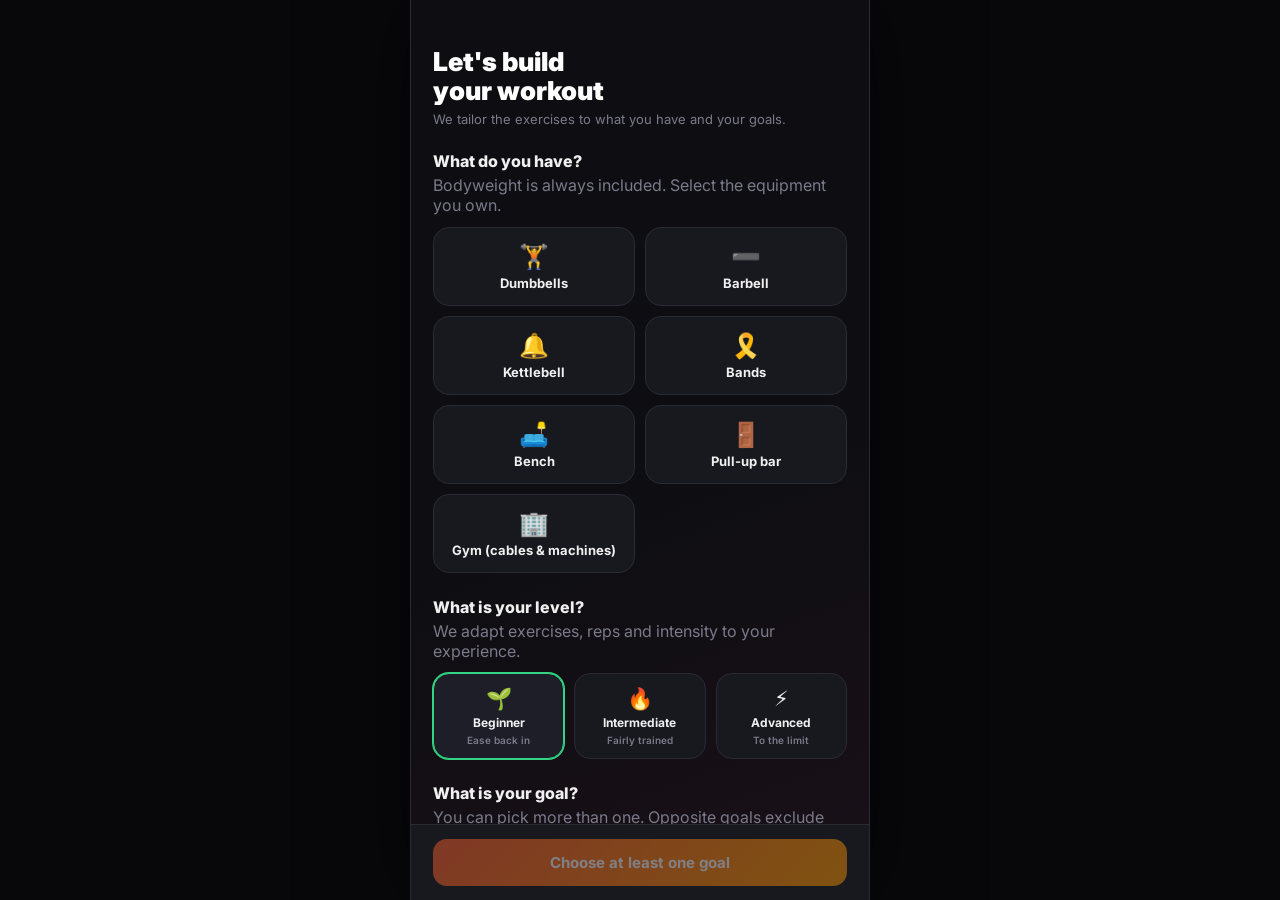
==== commit d24dae9e: "add schede section for gym workout" ====
--- a/index.html
+++ b/index.html
@@ -59,6 +59,7 @@
   </div>
 
   <div class="home-actions">
+    <button class="home-action" id="btnPrograms"><span class="ico">🗓️</span><span data-i18n="home.programs">Schede</span></button>
     <button class="home-action" id="btnTemplates"><span class="ico">📋</span><span data-i18n="home.templates">Template</span></button>
     <button class="home-action" id="btnFavorites"><span class="ico">⭐</span><span data-i18n="home.favorites">Preferiti</span></button>
     <button class="home-action" id="btnEdit"><span class="ico">✏️</span><span data-i18n="home.customize">Personalizza</span></button>
@@ -133,7 +134,17 @@
   </div>
   <div class="subscreen-body" id="templatesBody"></div>
 </section>
-
+<!-- ─── PROGRAMS (SCHEDE) ───────────────────────────────────── -->
+<section id="screen-programs" class="screen">
+  <div class="subscreen-header">
+    <button class="back" id="progBack">←</button>
+    <div class="title" data-i18n="programs.title">Schede allenamento</div>
+  </div>
+  <div class="subscreen-body">
+    <p class="prog-intro" data-i18n="programs.intro">Programmi strutturati su più giorni. Apri una scheda, scegli il giorno e allenati: ogni giorno diventa il tuo allenamento del momento.</p>
+    <div id="programsBody"></div>
+  </div>
+</section>
 <!-- ─── FAVORITES ──────────────────────────────────────────────────────────── -->
 <section id="screen-favorites" class="screen">
   <div class="subscreen-header">
--- a/css/styles.css
+++ b/css/styles.css
@@ -17,6 +17,7 @@
 .btn{border:none;border-radius:14px;font-size:15px;font-weight:700;padding:14px;
   cursor:pointer;font-family:inherit;color:var(--text)}
 .btn-accent{background:linear-gradient(135deg,var(--accent),var(--accent2));color:#fff}
+.btn-ghost{background:var(--surface2);border:1px solid var(--border)!important;color:var(--text)}
 .btn:disabled{opacity:.45;cursor:not-allowed}
 
 /* ─── HOME ─────────────────────────────────────────────────────────────────── */
@@ -70,8 +71,8 @@
 .phase-ex-name{flex:1;min-width:0;font-size:13px;font-weight:600}
 .phase-ex-meta{flex-shrink:0;font-size:11px;font-weight:600;color:var(--muted);white-space:nowrap}
 
-.home-actions{display:flex;gap:10px;margin-bottom:10px}
-.home-action{flex:1;background:var(--surface);border:1px solid var(--border);border-radius:14px;
+.home-actions{display:grid;grid-template-columns:repeat(2,1fr);gap:10px;margin-bottom:10px}
+.home-action{background:var(--surface);border:1px solid var(--border);border-radius:14px;
   color:var(--text);font-size:13px;font-weight:700;padding:14px 8px;cursor:pointer;font-family:inherit;
   display:flex;flex-direction:column;align-items:center;gap:6px}
 .home-action .ico{font-size:20px}
@@ -141,6 +142,11 @@
 .onb-block{margin-bottom:24px}
 .onb-block h3{font-size:16px;font-weight:800;margin-bottom:4px}
 .chip-grid{display:grid;grid-template-columns:1fr 1fr;gap:10px;margin-top:12px}
+.chip-grid.cols-3{grid-template-columns:1fr 1fr 1fr}
+.chip-grid.cols-3 .chip-big{padding:12px 6px}
+.chip-grid.cols-3 .chip-big .chip-ico{font-size:21px}
+.chip-grid.cols-3 .chip-big span{font-size:12px}
+.chip-grid.cols-3 .chip-big small{font-size:10px;line-height:1.2}
 .chip-big{background:var(--surface);border:1px solid var(--border);border-radius:16px;padding:14px 10px;
   cursor:pointer;font-family:inherit;color:var(--text);display:flex;flex-direction:column;align-items:center;gap:4px;text-align:center;transition:border-color .15s,box-shadow .15s}
 .chip-big .chip-ico{font-size:24px}
@@ -173,6 +179,26 @@
 .tpl-badge{font-size:10px;font-weight:700;padding:3px 8px;border-radius:10px;border:1px solid}
 .tpl-meta{display:flex;flex-wrap:wrap;gap:12px;font-size:11px;color:var(--muted);margin-bottom:14px}
 .tpl-use{width:100%}
+
+/* ─── PROGRAMS (SCHEDE) ─────────────────────────────────── */
+.prog-intro{font-size:13px;color:var(--muted);line-height:1.5;margin-bottom:16px}
+.prog-toggle{width:100%;font-size:13px;padding:11px}
+.prog-days{display:none;flex-direction:column;gap:10px;margin-top:12px}
+.prog-days.open{display:flex}
+.prog-day{background:var(--surface2);border:1px solid var(--border);border-radius:12px;overflow:hidden}
+.prog-day-hd{width:100%;background:none;border:none;cursor:pointer;color:var(--text);font-family:inherit;
+  text-align:left;display:flex;align-items:center;gap:12px;padding:12px 14px}
+.prog-day-num{flex-shrink:0;width:26px;height:26px;border-radius:50%;background:var(--accent);color:#fff;
+  font-size:13px;font-weight:800;display:flex;align-items:center;justify-content:center}
+.prog-day-text{flex:1;min-width:0}
+.prog-day-name{font-size:14px;font-weight:800;line-height:1.2}
+.prog-day-sub{font-size:11px;color:var(--muted);margin-top:2px}
+.prog-day-caret{flex-shrink:0;color:var(--muted);font-size:12px;transition:transform .25s}
+.prog-day.open .prog-day-caret{transform:rotate(180deg)}
+.prog-day-detail{display:none;flex-direction:column;gap:8px;padding:2px 14px 14px 14px}
+.prog-day.open .prog-day-detail{display:flex}
+.prog-day-detail .phase-ex{padding-left:2px}
+.prog-day-use{width:100%;margin-top:6px;font-size:14px}
 
 /* ─── FAVORITES ────────────────────────────────────────────────────────────── */
 .fav-save-card{background:var(--surface);border:1px solid var(--border);border-radius:16px;padding:16px;margin-bottom:18px}
